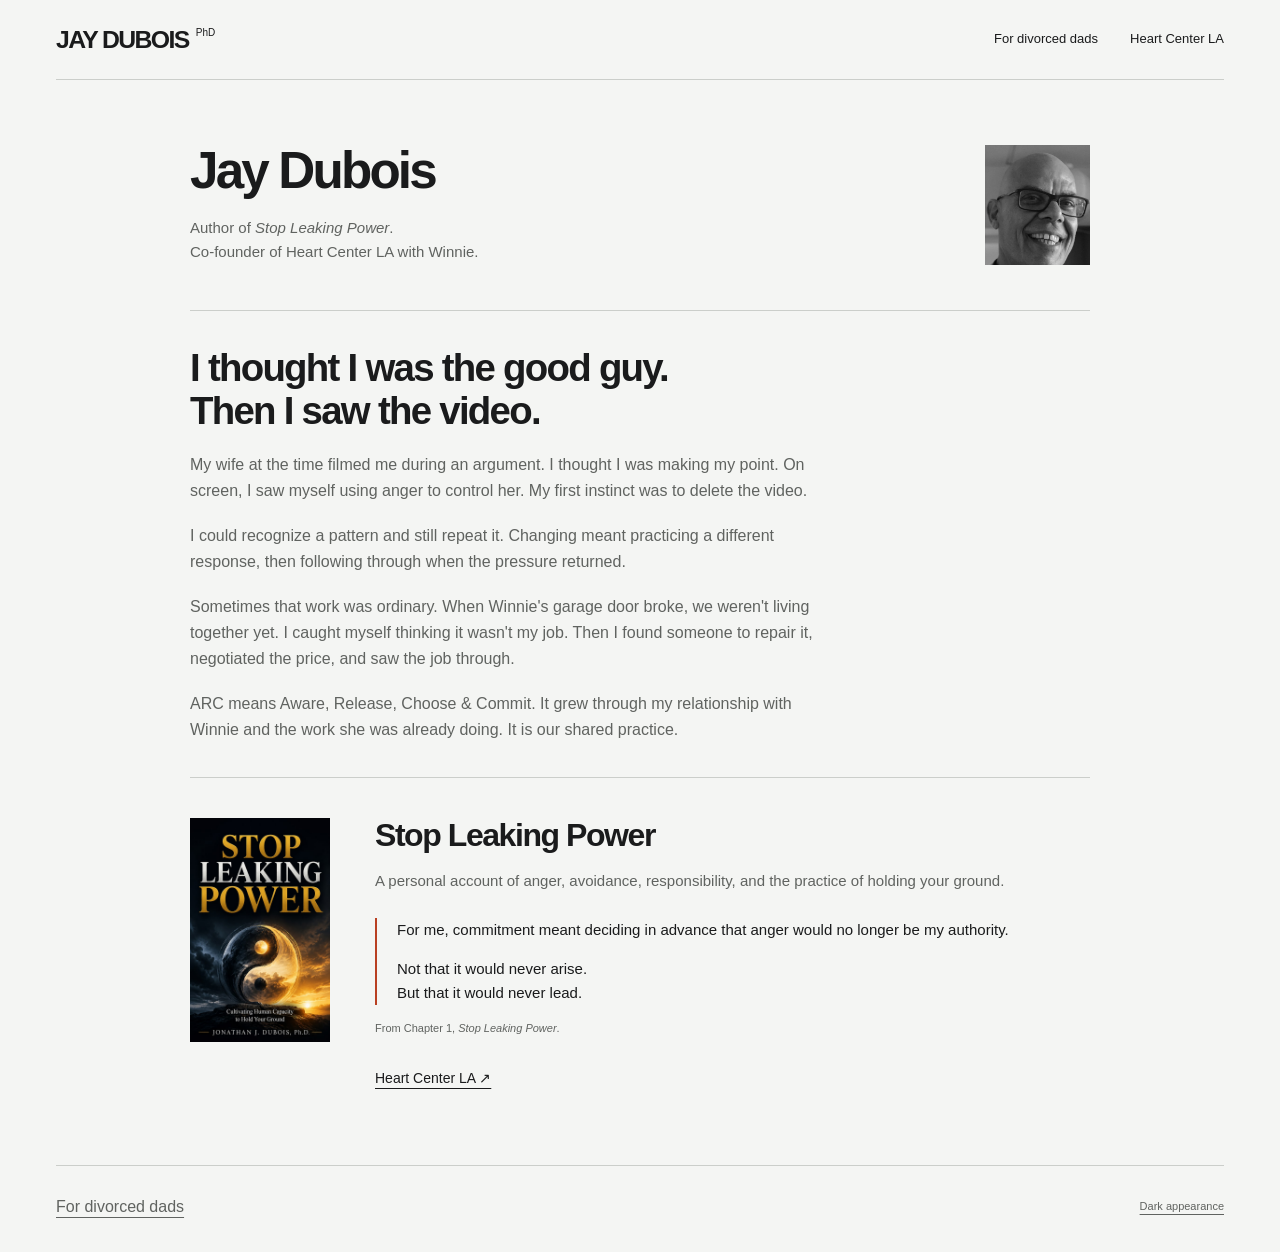
==== about.html @ 4e4ab7fb "Publish divorced-dad homepage with photographic intro and coaching offer" ====
<!doctype html>
<html lang="en">
<head>
  <meta charset="utf-8"><meta name="viewport" content="width=device-width,initial-scale=1"><meta name="color-scheme" content="light dark">
  <title>About Jay | Jay Dubois</title><meta name="description" content="Jay Dubois, author of Stop Leaking Power and co-founder of Heart Center LA with Winnie. The difference between seeing a pattern and changing how you act.">
  <link rel="icon" href="data:image/svg+xml,%3Csvg xmlns='http://www.w3.org/2000/svg' viewBox='0 0 40 40'%3E%3Crect width='40' height='40' fill='%231a1b1c'/%3E%3Ctext x='20' y='28' fill='white' font-family='Arial' font-size='24' font-weight='bold' text-anchor='middle'%3EJ%3C/text%3E%3C/svg%3E"><link rel="stylesheet" href="styles.css"><script src="page.js" defer></script>
</head>
<body>
  <a class="skip-link" href="#main">Skip to content</a>
  <header class="site-header wrap"><a class="brand" href="index.html">JAY DUBOIS<span>PhD</span></a><nav aria-label="Main navigation"><a href="index.html">For divorced dads</a><a href="index.html#heart-center">Heart Center LA</a></nav></header>
  <main id="main" class="about-main wrap">
    <section class="about-intro"><div><h1>Jay Dubois</h1><p class="about-role">Author of <cite>Stop Leaking Power</cite>.<br>Co-founder of Heart Center LA with Winnie.</p></div><span class="author-photo"><img src="assets/jay-portrait-user.webp" width="1200" height="800" alt="Jay Dubois"></span></section>
    <section class="about-account" aria-labelledby="account-heading"><h2 id="account-heading">I thought I was the good guy.<br>Then I saw the video.</h2><p>My wife at the time filmed me during an argument. I thought I was making my point. On screen, I saw myself using anger to control her. My first instinct was to delete the video.</p><p>I could recognize a pattern and still repeat it. Changing meant practicing a different response, then following through when the pressure returned.</p><p>Sometimes that work was ordinary. When Winnie's garage door broke, we weren't living together yet. I caught myself thinking it wasn't my job. Then I found someone to repair it, negotiated the price, and saw the job through.</p><p>ARC means Aware, Release, Choose &amp; Commit. It grew through my relationship with Winnie and the work she was already doing. It is our shared practice.</p></section>
    <section class="about-book" id="book" aria-labelledby="book-title"><img src="assets/stop-leaking-power.jpg" width="600" height="960" alt="Stop Leaking Power by Jonathan J. Dubois, PhD"><div><h2 id="book-title">Stop Leaking Power</h2><p>A personal account of anger, avoidance, responsibility, and the practice of holding your ground.</p><blockquote><p>For me, commitment meant deciding in advance that anger would no longer be my authority.</p><p>Not that it would never arise.<br>But that it would never lead.</p></blockquote><p class="passage-source">From Chapter 1, <cite>Stop Leaking Power</cite>.</p><a href="index.html#heart-center">Heart Center LA ↗</a></div></section>
  </main>
  <footer class="site-footer wrap"><a href="index.html">For divorced dads</a><button id="theme-button" class="theme-button" type="button" aria-pressed="false" hidden>Dark appearance</button></footer>
</body>
</html>
---- styles.css ----
:root{color-scheme:light;--bg:#f4f5f3;--surface:#fff;--ink:#1a1b1c;--muted:#606360;--line:#cbceca;--accent:#b94022;--wash:#f9ede7;--soft:#e9ece7;--wire:#7c827d;--sans:Bahnschrift,'Franklin Gothic Medium','Arial Narrow',Arial,sans-serif;--body:'Segoe UI',Arial,sans-serif}
:root.dark{color-scheme:dark;--bg:#171a19;--surface:#202422;--ink:#f0f2ec;--muted:#b6bdb6;--line:#424b44;--accent:#fa9471;--wash:#342721;--soft:#29322c;--wire:#9ca89d}
*{box-sizing:border-box}html{scroll-behavior:smooth;scroll-padding-top:24px}body{margin:0;background:var(--bg);color:var(--ink);font:16px/1.6 var(--body);-webkit-font-smoothing:antialiased}h1,h2,h3,p,figure{margin:0}h1,h2,h3,.brand{font-family:var(--sans)}a{color:inherit;text-underline-offset:5px}a:hover{color:var(--accent)}button{font:inherit;color:inherit;cursor:pointer}a:focus-visible,button:focus-visible,summary:focus-visible{outline:3px solid var(--accent);outline-offset:5px}::selection{background:var(--accent);color:var(--bg)}[hidden]{display:none!important}.wrap{width:min(1280px,calc(100% - 112px));margin-inline:auto}.site-header{height:80px;border-bottom:1px solid var(--line);display:flex;align-items:center;justify-content:space-between;gap:24px}.brand{font-size:1.55rem;font-weight:700;letter-spacing:-.065em;text-decoration:none;white-space:nowrap}.brand span{display:inline-block;vertical-align:top;margin:7px 0 0 7px;font:10px var(--body);letter-spacing:0}nav{display:flex;gap:32px}nav a{display:inline-flex;align-items:center;min-height:44px;font-size:13px;text-decoration:none}.opening{display:grid;grid-template-columns:1.05fr .95fr;gap:7%;align-items:center;padding:60px 0 58px}.eyebrow{color:var(--accent);font-size:12px;letter-spacing:.13em;text-transform:uppercase;font-weight:600;margin-bottom:25px}h1{font-size:clamp(3.1rem,5.3vw,4.7rem);line-height:.99;letter-spacing:-.055em;font-weight:700}h1 span{color:var(--accent)}.intro{max-width:385px;margin-top:25px;color:var(--muted);line-height:1.7}.intro-end{margin-top:13px;color:var(--ink)}.analysis{background:var(--surface);border:1px solid var(--line);padding:30px}.analysis h2{font-size:1.55rem;line-height:1.16;letter-spacing:-.035em}.split-diagram{margin:30px 0 25px}.event{background:var(--soft);text-align:center;padding:19px 12px;font-family:var(--sans);font-weight:600;font-size:18px}.branch{height:45px;position:relative;display:flex;padding-inline:25%}.branch::before{content:'';position:absolute;top:0;left:50%;height:23px;border-left:1px solid var(--wire)}.branch span{width:50%;border-top:1px solid var(--wire);position:relative;margin-top:22px}.branch span:first-child{border-left:1px solid var(--wire)}.branch span:last-child{border-right:1px solid var(--wire)}.branch span::after{content:'';position:absolute;bottom:0;width:6px;height:6px;border-right:1px solid var(--wire);border-bottom:1px solid var(--wire);transform:rotate(45deg)}.branch span:first-child::after{left:-4px}.branch span:last-child::after{right:-4px}.lanes{display:grid;grid-template-columns:1fr 1fr;gap:20px}.lane{padding:15px 0 0;text-align:center}.lane h3{font-size:18px;letter-spacing:-.035em;white-space:nowrap}.lane p{font-size:15px;color:var(--muted);line-height:1.6;margin-top:10px}.lane-end{display:block;font-size:13px;margin-top:23px;border-top:2px solid var(--ink);padding-top:12px;font-weight:600}.replay h3{color:var(--accent)}.replay .lane-end{border-color:var(--accent);color:var(--accent)}.analysis figcaption{font-size:14px;line-height:1.6;border-top:1px solid var(--line);padding-top:20px;max-width:380px}.practice{border-top:2px solid var(--ink);padding:40px 0 35px}.proposition{color:var(--accent);font-size:14px;font-weight:600;margin-bottom:15px}h2{font-size:clamp(1.9rem,3.15vw,2.65rem);font-weight:600;line-height:1.12;letter-spacing:-.045em}.practice-intro{color:var(--muted);max-width:570px;margin-top:17px}.arc-steps{list-style:none;display:grid;grid-template-columns:1fr 1fr 1fr;gap:45px;padding:0;margin:35px 0 30px}.arc-steps li{padding-top:16px;border-top:1px solid var(--line)}.stage{color:var(--accent);font-size:12px;font-weight:600;margin-bottom:10px}.arc-steps h3{font-size:23px;line-height:1.2;letter-spacing:-.04em}.arc-steps h3+p{max-width:285px;font-size:15px;line-height:1.65;color:var(--muted);margin-top:10px}.reply-example{border-block:1px solid var(--line)}summary{min-height:60px;display:flex;align-items:center;justify-content:space-between;gap:25px;list-style:none;font-size:15px;font-weight:600;cursor:pointer;padding-block:15px}summary::-webkit-details-marker{display:none}summary:hover{color:var(--accent)}.disclosure-mark{position:relative;width:14px;height:14px;flex-shrink:0}.disclosure-mark::before,.disclosure-mark::after{content:'';position:absolute;left:0;top:6px;width:14px;height:1px;background:currentColor}.disclosure-mark::after{transform:rotate(90deg)}details[open] .disclosure-mark::after{transform:none}.reply-content{padding:10px 0 25px}.request{font-size:17px;font-weight:600}.replies{display:grid;grid-template-columns:1fr 1fr;gap:35px;margin-top:25px}.replies>div{border-left:2px solid var(--line);padding-left:18px}.replies>div:last-child{border-color:var(--accent)}.replies h3{font:600 12px var(--body);color:var(--muted);margin-bottom:10px}.replies p{font-size:18px;max-width:340px;line-height:1.5}.reply-close{margin-top:25px;color:var(--muted);font-size:13px;max-width:630px}.method-credit{font-size:11px;color:var(--muted);margin-top:17px}.heart-section{border-top:1px solid var(--line);padding:40px 0;display:grid;grid-template-columns:1.25fr .75fr;gap:9%;align-items:center}.heart-label{font-size:13px;font-weight:600;color:var(--accent);margin-bottom:15px}.heart-copy{color:var(--muted);font-size:15px;max-width:520px;margin-top:20px}.contact-line{display:flex;align-items:center;gap:25px;margin-top:22px;font-size:13px}.contact-line a{display:inline-flex;align-items:center;gap:15px;min-height:44px;font-weight:600}.book-note{display:grid;grid-template-columns:95px 1fr;gap:23px;align-items:center}.book-note img{display:block;width:95px;height:auto;box-shadow:4px 5px 0 var(--line)}.book-note h3{font-size:22px;letter-spacing:-.035em;line-height:1.15;margin-block:7px 11px}.book-note p{font-size:13px;color:var(--muted);line-height:1.6}.book-note p:first-child{font-size:11px}.book-note a{display:inline-flex;align-items:center;min-height:44px;gap:10px;font-size:12px;font-weight:600;margin-top:8px}.site-footer{border-top:1px solid var(--line);display:flex;justify-content:space-between;align-items:center;gap:20px;padding:19px 0 23px;color:var(--muted)}.author-link{display:flex;align-items:center;gap:12px;text-decoration:none;font-size:12px}.author-link>span>span{display:block;font-size:11px;margin-top:2px}.author-photo{display:block;position:relative;overflow:hidden;width:42px;height:46px;flex-shrink:0}.author-photo img{position:absolute;left:-54px;top:-9px;width:128px;height:auto;max-width:none;filter:grayscale(1)}.theme-button{background:none;border:0;min-height:44px;font-size:11px;text-decoration:underline;text-underline-offset:4px;white-space:nowrap;padding:10px 0}.skip-link{position:fixed;top:10px;left:10px;transform:translateY(-200%);background:var(--surface);padding:10px 15px;z-index:2}.skip-link:focus{transform:none}.about-main{max-width:900px;padding:65px 0}.about-intro{display:grid;grid-template-columns:1fr 105px;gap:30px;align-items:center}.about-intro h1{font-size:clamp(2.5rem,4vw,3.8rem)}.about-intro .author-photo{width:105px;height:120px}.about-intro .author-photo img{width:320px;left:-136px;top:-20px}.about-role{margin-top:20px;color:var(--muted);font-size:15px}.about-account{margin-top:45px;padding:35px 0;border-block:1px solid var(--line)}.about-account h2{font-size:clamp(1.7rem,3vw,2.4rem);max-width:700px}.about-account p{max-width:650px;color:var(--muted);margin-top:20px}.about-book{display:grid;grid-template-columns:140px 1fr;gap:45px;align-items:start;padding-top:40px}.about-book>img{width:140px;height:auto}.about-book h2{font-size:2rem}.about-book p{font-size:15px;margin-top:15px;color:var(--muted)}.about-book blockquote{border-left:2px solid var(--accent);padding-left:20px;margin:25px 0 0}.about-book blockquote p{color:var(--ink)}.about-book .passage-source{font-size:11px}.about-book a{display:inline-flex;align-items:center;min-height:44px;font-size:14px;margin-top:18px}
@media(max-width:1050px){.wrap{width:calc(100% - 64px)}.opening{gap:5%}.analysis{padding:24px 20px}.lanes{gap:12px}.lane h3{font-size:16px}.heart-section{gap:5%}.book-note{grid-template-columns:75px 1fr;gap:17px}.book-note img{width:75px}}
@media(max-width:767px){.wrap{width:calc(100% - 40px)}.site-header{height:72px;gap:16px}.brand{font-size:21px}.brand span{font-size:8px;margin-top:6px;margin-left:5px}nav{gap:16px}nav a{font-size:11px}.opening{display:block;padding:34px 0}.eyebrow{font-size:11px;margin-bottom:23px}h1{font-size:clamp(2.75rem,11.8vw,4.5rem);line-height:1.02}.intro{font-size:15px;margin-top:22px;line-height:1.65;max-width:410px}.intro-end{margin-top:12px}.analysis{margin-top:28px;padding:22px 18px}.analysis h2{font-size:22px}.analysis h2 br{display:none}.analysis h2 br::after{content:' '}.split-diagram{margin:23px 0 19px}.event{font-size:16px;padding:15px 7px}.branch{height:35px}.branch::before{height:18px}.branch span{margin-top:17px}.lane{padding-top:12px}.lane h3{font-size:16px}.lane p{font-size:14px;margin-top:8px}.lane-end{font-size:12px;margin-top:17px;padding-top:10px}.analysis figcaption{font-size:13px;padding-top:17px;max-width:none}.practice{padding:28px 0}.proposition{font-size:13px;margin-bottom:12px}h2{font-size:29px;line-height:1.15}.practice-intro{font-size:15px;margin-top:15px}.arc-steps{display:block;margin:26px 0}.arc-steps li{padding:17px 0}.arc-steps li:last-child{padding-bottom:0}.stage{font-size:11px;margin-bottom:7px}.arc-steps h3{font-size:22px}.arc-steps h3+p{max-width:none;font-size:14px;margin-top:8px}.reply-example summary{font-size:14px;gap:20px}.request{font-size:15px}.replies{display:block;margin-top:21px}.replies>div+div{margin-top:24px}.replies p{font-size:17px}.reply-close{font-size:12px}.method-credit{font-size:10px;line-height:1.7}.heart-section{display:block;padding:30px 0}.heart-copy{font-size:14px;margin-top:17px}.contact-line{gap:19px;flex-wrap:wrap;margin-top:18px;font-size:12px}.book-note{border-top:1px solid var(--line);padding-top:27px;margin-top:25px;grid-template-columns:83px 1fr;gap:24px}.book-note img{width:83px}.book-note h3{font-size:22px}.book-note p{max-width:250px}.site-footer{padding:17px 0 20px;gap:15px}.author-link{gap:10px;font-size:11px}.author-link>span>span{font-size:10px}.theme-button{font-size:10px}.about-main{padding:35px 0}.about-intro{grid-template-columns:1fr 70px;gap:20px}.about-intro .author-photo{width:70px;height:80px}.about-intro .author-photo img{width:214px;left:-90px;top:-14px}.about-role{font-size:13px;margin-top:15px}.about-account{margin-top:30px;padding:28px 0}.about-account p{font-size:15px}.about-book{grid-template-columns:1fr;gap:28px;padding-top:30px}.about-book>img{width:110px}}
@media(max-width:359px){.wrap{width:calc(100% - 32px)}nav{gap:10px}nav a{font-size:10px}.brand{font-size:19px}.analysis{padding:19px 13px}.lane h3{font-size:15px}.lane-end{font-size:11px}.analysis h2{font-size:21px}.author-photo{width:36px;height:42px}.author-link>span>span{max-width:130px}.theme-button{font-size:10px}}
.practice-bridge{max-width:640px;margin-top:30px;font-size:16px;line-height:1.75}.practice-bridge p+p{margin-top:14px}.arc-steps h3.stage{font:600 14px/1.4 var(--body);letter-spacing:0;margin-bottom:10px}.arc-steps h3.stage+p{margin-top:0}.practice-heading h2{font-size:clamp(1.65rem,2.6vw,2.2rem)}.heart-section h2{font-size:clamp(1.65rem,2.6vw,2.2rem)}
@media(max-width:767px){.practice-bridge{font-size:15px;line-height:1.7;margin-top:25px}.arc-steps h3.stage{font-size:13px}}
.jay-introduction{display:grid;grid-template-columns:190px minmax(0,680px);gap:clamp(35px,6vw,85px);align-items:start;border-top:1px solid var(--line);padding:48px 0}
.jay-introduction .author-photo{width:105px;height:120px}
.jay-introduction .author-photo img{width:320px;left:-136px;top:-20px}
.jay-identity .jay-name{font:600 19px/1.3 var(--sans);color:var(--ink);margin-top:18px}
.jay-identity .jay-role{font-size:12px;line-height:1.65;margin-top:8px}
.jay-introduction h2{font-size:clamp(1.65rem,2.6vw,2.2rem);line-height:1.15;letter-spacing:-.035em}
.jay-introduction p{font-size:16px;line-height:1.75;color:var(--muted);margin-top:18px}
.jay-introduction cite{font-style:normal}
.jay-follow-through{border-left:2px solid var(--accent);padding-left:24px;margin:30px 0}
.jay-follow-through h3{font-size:21px;line-height:1.3;letter-spacing:-.025em}
.jay-follow-through p{margin-top:13px}
.jay-introduction a{display:inline-flex;align-items:center;min-height:44px;gap:12px;font-size:13px;margin-top:14px}
@media(max-width:767px){.jay-introduction{grid-template-columns:minmax(0,1fr);gap:27px;padding:30px 0}.jay-identity{display:flex;align-items:center;gap:18px}.jay-introduction .author-photo{width:70px;height:80px}.jay-introduction .author-photo img{width:214px;left:-90px;top:-14px}.jay-identity .jay-name{margin-top:0;font-size:19px}.jay-identity .jay-role{font-size:12px;margin-top:5px}.jay-introduction h2{font-size:27px}.jay-account p{font-size:15px;line-height:1.7;margin-top:17px}.jay-follow-through{padding-left:18px;margin:26px 0}.jay-follow-through h3{font-size:20px}.jay-introduction a{font-size:12px}}
.program-offer{border-top:2px solid var(--ink);padding:44px 0 35px;display:grid;grid-template-columns:minmax(0,1.1fr) minmax(0,.9fr);column-gap:8%;row-gap:28px}
.program-copy h2{font-size:clamp(1.8rem,3vw,2.5rem);line-height:1.12;max-width:520px}
.program-copy p{max-width:500px;font-size:16px;line-height:1.7;color:var(--muted);margin-top:17px}
.program-copy .program-lead{font-size:19px;line-height:1.5;color:var(--ink);margin-top:22px}
.program-inclusions{background:var(--soft);padding:28px 30px;align-self:start}
.program-inclusions h3{font-size:24px;line-height:1.2;letter-spacing:-.035em}
.program-format{font-size:14px;color:var(--muted);margin-top:10px}
.program-price{display:flex;align-items:baseline;flex-wrap:wrap;gap:5px 14px;margin-top:21px}.program-price strong{font:600 34px/1.2 var(--sans);letter-spacing:-.035em}.program-price span{font-size:12px;color:var(--muted)}
.program-inclusions ul{padding-left:19px;margin:22px 0;font-size:15px;line-height:1.65}
.program-inclusions li+li{margin-top:10px}
.program-participation{font-size:12px;line-height:1.6;color:var(--muted)}
.program-cta{display:inline-flex;align-items:center;justify-content:space-between;gap:24px;min-height:48px;margin-top:20px;padding:12px 17px;background:var(--ink);color:var(--bg);text-decoration:none;font-size:13px;font-weight:600}
.program-cta:hover{background:var(--accent);color:var(--bg)}
.session-outline{grid-column:1/-1;border-block:1px solid var(--line)}
.session-list{display:grid;grid-template-columns:1fr 1fr;gap:25px 55px;margin:7px 0 28px;padding-left:22px}
.session-list li{padding-left:5px}
.session-list li::marker{font-size:13px;color:var(--accent)}
.session-list h3{font-size:19px;line-height:1.3;letter-spacing:-.025em}
.session-list p{font-size:14px;line-height:1.7;color:var(--muted);max-width:440px;margin-top:10px}
.program-scope{grid-column:1/-1;font-size:12px;line-height:1.65;color:var(--muted);max-width:740px;margin-top:-12px}
@media(max-width:767px){.program-offer{grid-template-columns:minmax(0,1fr);padding:30px 0;row-gap:25px}.program-copy h2{font-size:30px}.program-copy p{font-size:15px;margin-top:16px}.program-copy .program-lead{font-size:18px;margin-top:19px}.program-inclusions{padding:24px 21px}.program-inclusions h3{font-size:23px}.program-inclusions ul{font-size:14px}.program-cta{width:100%;gap:12px;padding-inline:14px;font-size:12px}.session-outline summary{font-size:14px}.session-list{grid-template-columns:minmax(0,1fr);gap:23px;padding-left:21px}.session-list h3{font-size:18px}.session-list p{font-size:14px}.program-scope{font-size:11px;margin-top:-10px}}
@media(prefers-reduced-motion:reduce){html{scroll-behavior:auto}}

/* The introductory photographs precede, but do not replace, the original opening. */
#headline{font-size:clamp(3.1rem,5.3vw,4.7rem);line-height:.99;letter-spacing:-.055em;font-weight:700}
#headline span{color:var(--accent)}
.intro-photo{position:relative;isolation:isolate;display:flex;align-items:flex-end;overflow:hidden;background:#252923;color:#f6f7f3}
.intro-photo>img{position:absolute;inset:0;width:100%;height:100%;object-fit:cover;z-index:-2}
.intro-photo::after{content:'';position:absolute;inset:0;z-index:-1;pointer-events:none;background:linear-gradient(90deg,rgba(12,16,13,.64),rgba(12,16,13,.33) 47%,rgba(12,16,13,.06) 76%)}
.intro-question{min-height:540px;min-height:clamp(540px,calc(100svh - 80px),760px)}
.intro-question>img{object-position:60% 55%}
.photo-copy{padding-block:64px}
.intro-audience{font:500 18px/1.4 var(--body);letter-spacing:.01em;margin-bottom:20px}
.intro-question h1{font-size:clamp(2.75rem,4.5vw,4rem);line-height:1.06;letter-spacing:-.04em;max-width:780px;text-wrap:balance}
.intro-support{font:400 18px/1.6 var(--body);max-width:530px;margin-top:26px;color:#eceee8;text-wrap:pretty}
.intro-statement{padding-block:74px 78px}
.intro-statement p{font:600 clamp(1.5rem,2.75vw,2.3rem)/1.25 var(--sans);letter-spacing:-.025em;max-width:850px}
.intro-statement p+p{color:var(--muted);margin-top:14px;max-width:890px;font-weight:400}
.intro-resolution{min-height:510px}
.intro-resolution>img{object-position:58% 50%}
.intro-resolution::after{background:linear-gradient(90deg,rgba(12,16,13,.72),rgba(12,16,13,.48) 43%,rgba(12,16,13,.08) 75%)}
.intro-resolution h2{max-width:620px;font-size:clamp(2.4rem,4.1vw,3.5rem);line-height:1.08;letter-spacing:-.04em;text-wrap:balance}
@media(max-width:767px){
  #headline{font-size:clamp(2.75rem,11.8vw,4.5rem);line-height:1.02}
  .intro-question{min-height:580px;min-height:clamp(540px,calc(90svh - 72px),680px)}
  .intro-question>img{object-position:77% center}
  .photo-copy{padding-block:38px}
  .intro-audience{font-size:15px;margin-bottom:15px}
  .intro-question h1{font-size:clamp(2rem,9.5vw,3.5rem);line-height:1.08;max-width:560px;text-wrap:pretty}
  .intro-support{font-size:16px;line-height:1.55;max-width:440px;margin-top:21px}
  .intro-photo::after{background:linear-gradient(0deg,rgba(12,16,13,.88),rgba(12,16,13,.62) 40%,rgba(12,16,13,.04) 78%)}
  .intro-statement{padding-block:43px 47px}
  .intro-statement p{font-size:24px;line-height:1.3}
  .intro-statement p+p{font-size:22px;margin-top:15px}
  .intro-resolution{min-height:440px}
  .intro-resolution>img{object-position:61% center}
  .intro-resolution h2{font-size:clamp(2rem,8.3vw,3.5rem);max-width:540px;line-height:1.12;text-wrap:pretty}
}
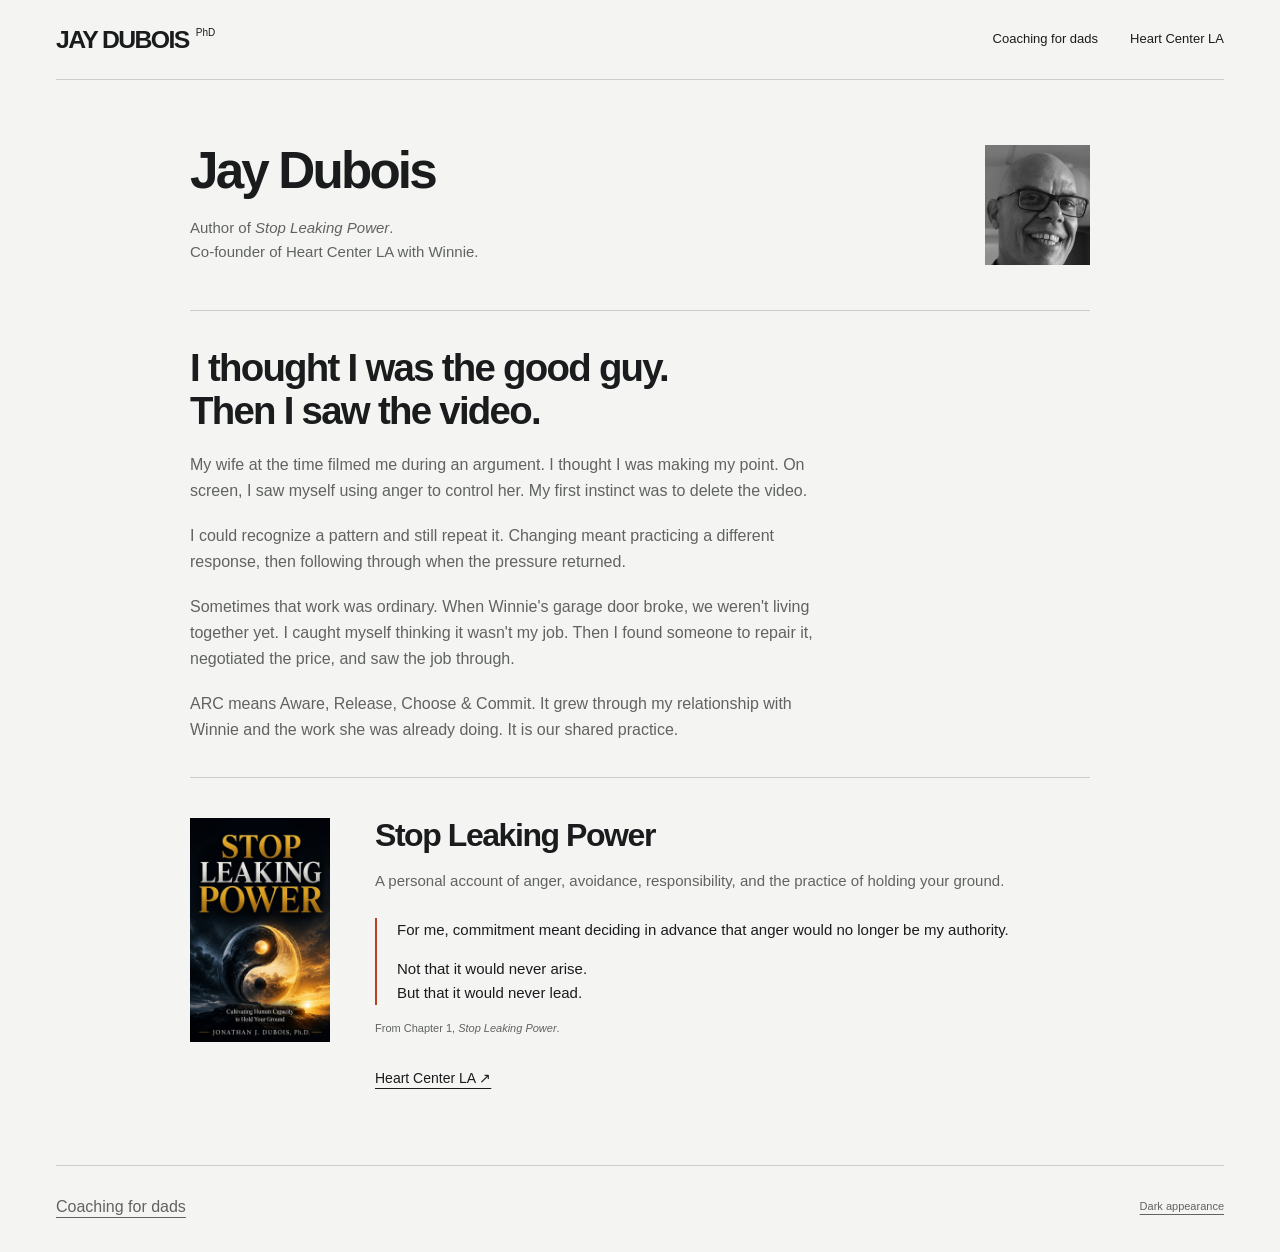
==== commit f29351eb: "Broaden fatherhood coaching copy across the full site" ====
--- a/about.html
+++ b/about.html
@@ -7,12 +7,12 @@
 </head>
 <body>
   <a class="skip-link" href="#main">Skip to content</a>
-  <header class="site-header wrap"><a class="brand" href="index.html">JAY DUBOIS<span>PhD</span></a><nav aria-label="Main navigation"><a href="index.html">For divorced dads</a><a href="index.html#heart-center">Heart Center LA</a></nav></header>
+  <header class="site-header wrap"><a class="brand" href="index.html">JAY DUBOIS<span>PhD</span></a><nav aria-label="Main navigation"><a href="index.html">Coaching for dads</a><a href="index.html#heart-center">Heart Center LA</a></nav></header>
   <main id="main" class="about-main wrap">
     <section class="about-intro"><div><h1>Jay Dubois</h1><p class="about-role">Author of <cite>Stop Leaking Power</cite>.<br>Co-founder of Heart Center LA with Winnie.</p></div><span class="author-photo"><img src="assets/jay-portrait-user.webp" width="1200" height="800" alt="Jay Dubois"></span></section>
     <section class="about-account" aria-labelledby="account-heading"><h2 id="account-heading">I thought I was the good guy.<br>Then I saw the video.</h2><p>My wife at the time filmed me during an argument. I thought I was making my point. On screen, I saw myself using anger to control her. My first instinct was to delete the video.</p><p>I could recognize a pattern and still repeat it. Changing meant practicing a different response, then following through when the pressure returned.</p><p>Sometimes that work was ordinary. When Winnie's garage door broke, we weren't living together yet. I caught myself thinking it wasn't my job. Then I found someone to repair it, negotiated the price, and saw the job through.</p><p>ARC means Aware, Release, Choose &amp; Commit. It grew through my relationship with Winnie and the work she was already doing. It is our shared practice.</p></section>
     <section class="about-book" id="book" aria-labelledby="book-title"><img src="assets/stop-leaking-power.jpg" width="600" height="960" alt="Stop Leaking Power by Jonathan J. Dubois, PhD"><div><h2 id="book-title">Stop Leaking Power</h2><p>A personal account of anger, avoidance, responsibility, and the practice of holding your ground.</p><blockquote><p>For me, commitment meant deciding in advance that anger would no longer be my authority.</p><p>Not that it would never arise.<br>But that it would never lead.</p></blockquote><p class="passage-source">From Chapter 1, <cite>Stop Leaking Power</cite>.</p><a href="index.html#heart-center">Heart Center LA ↗</a></div></section>
   </main>
-  <footer class="site-footer wrap"><a href="index.html">For divorced dads</a><button id="theme-button" class="theme-button" type="button" aria-pressed="false" hidden>Dark appearance</button></footer>
+  <footer class="site-footer wrap"><a href="index.html">Coaching for dads</a><button id="theme-button" class="theme-button" type="button" aria-pressed="false" hidden>Dark appearance</button></footer>
 </body>
 </html>
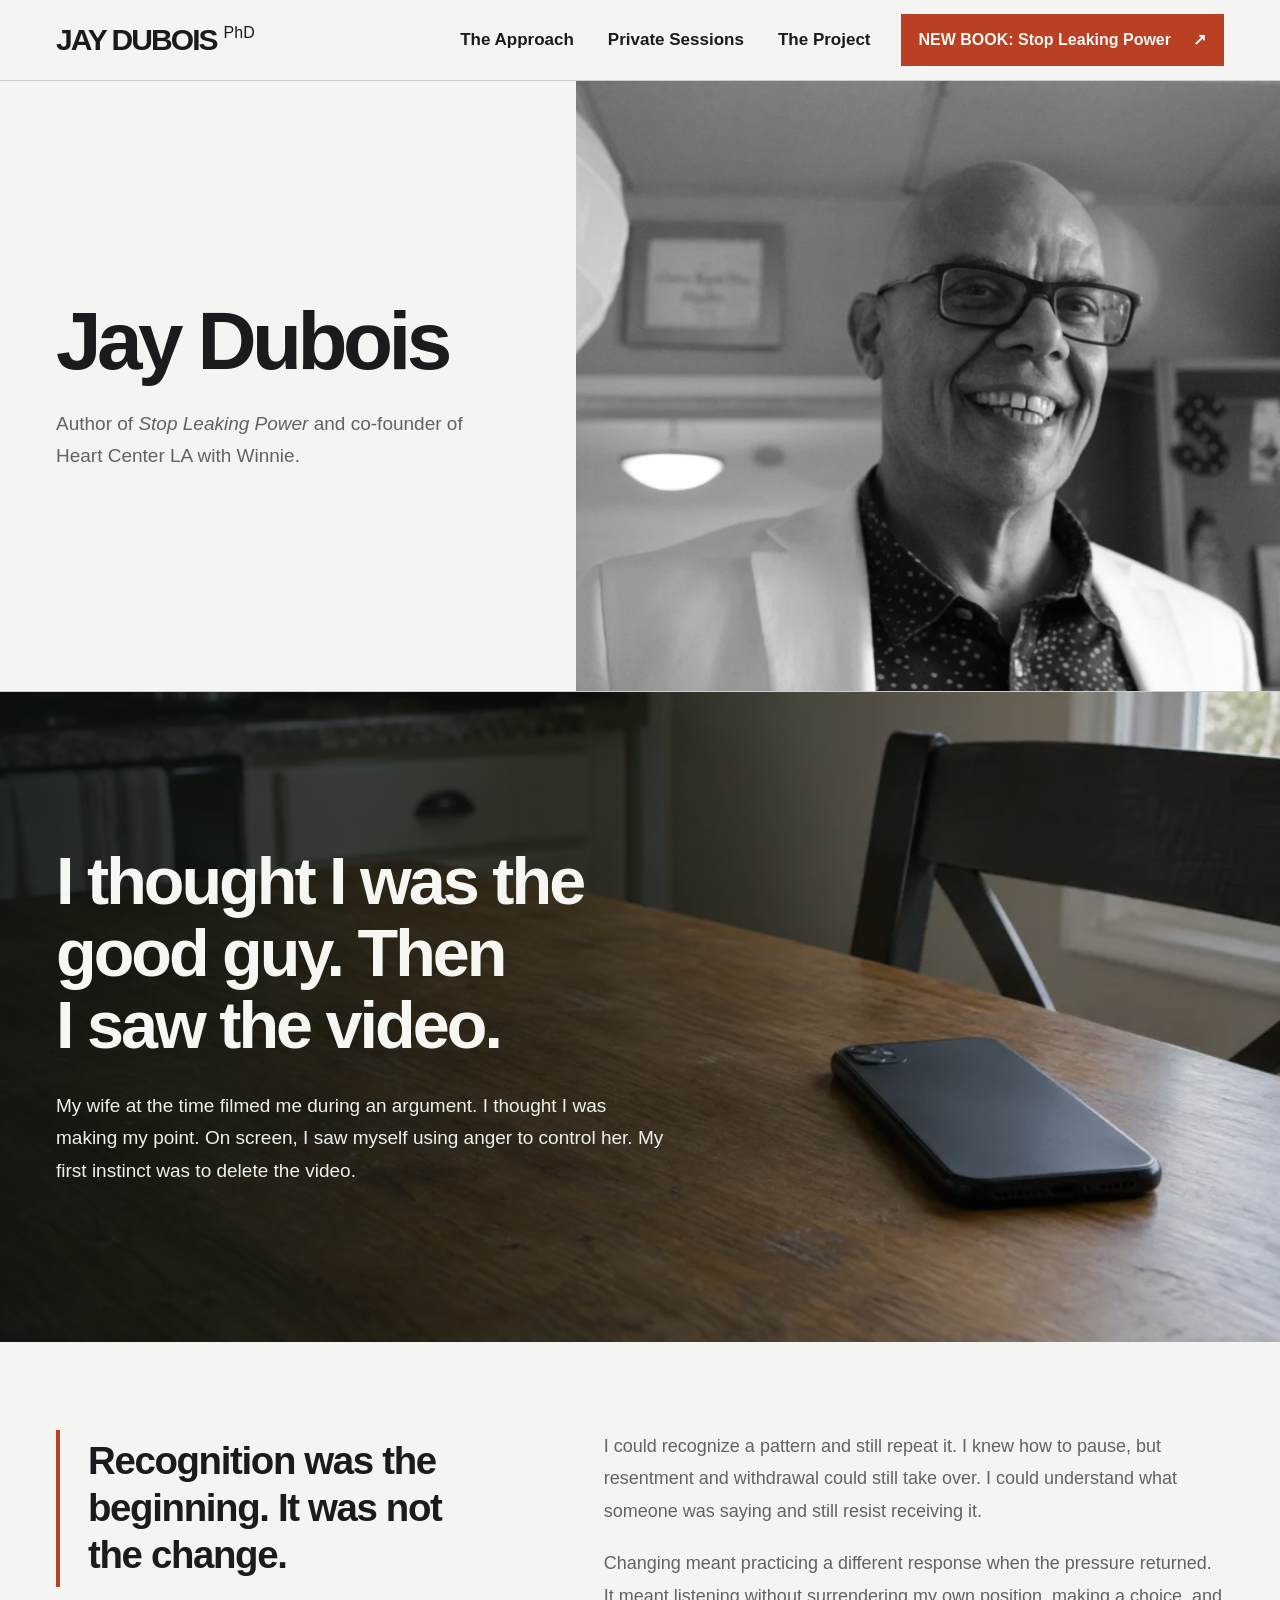
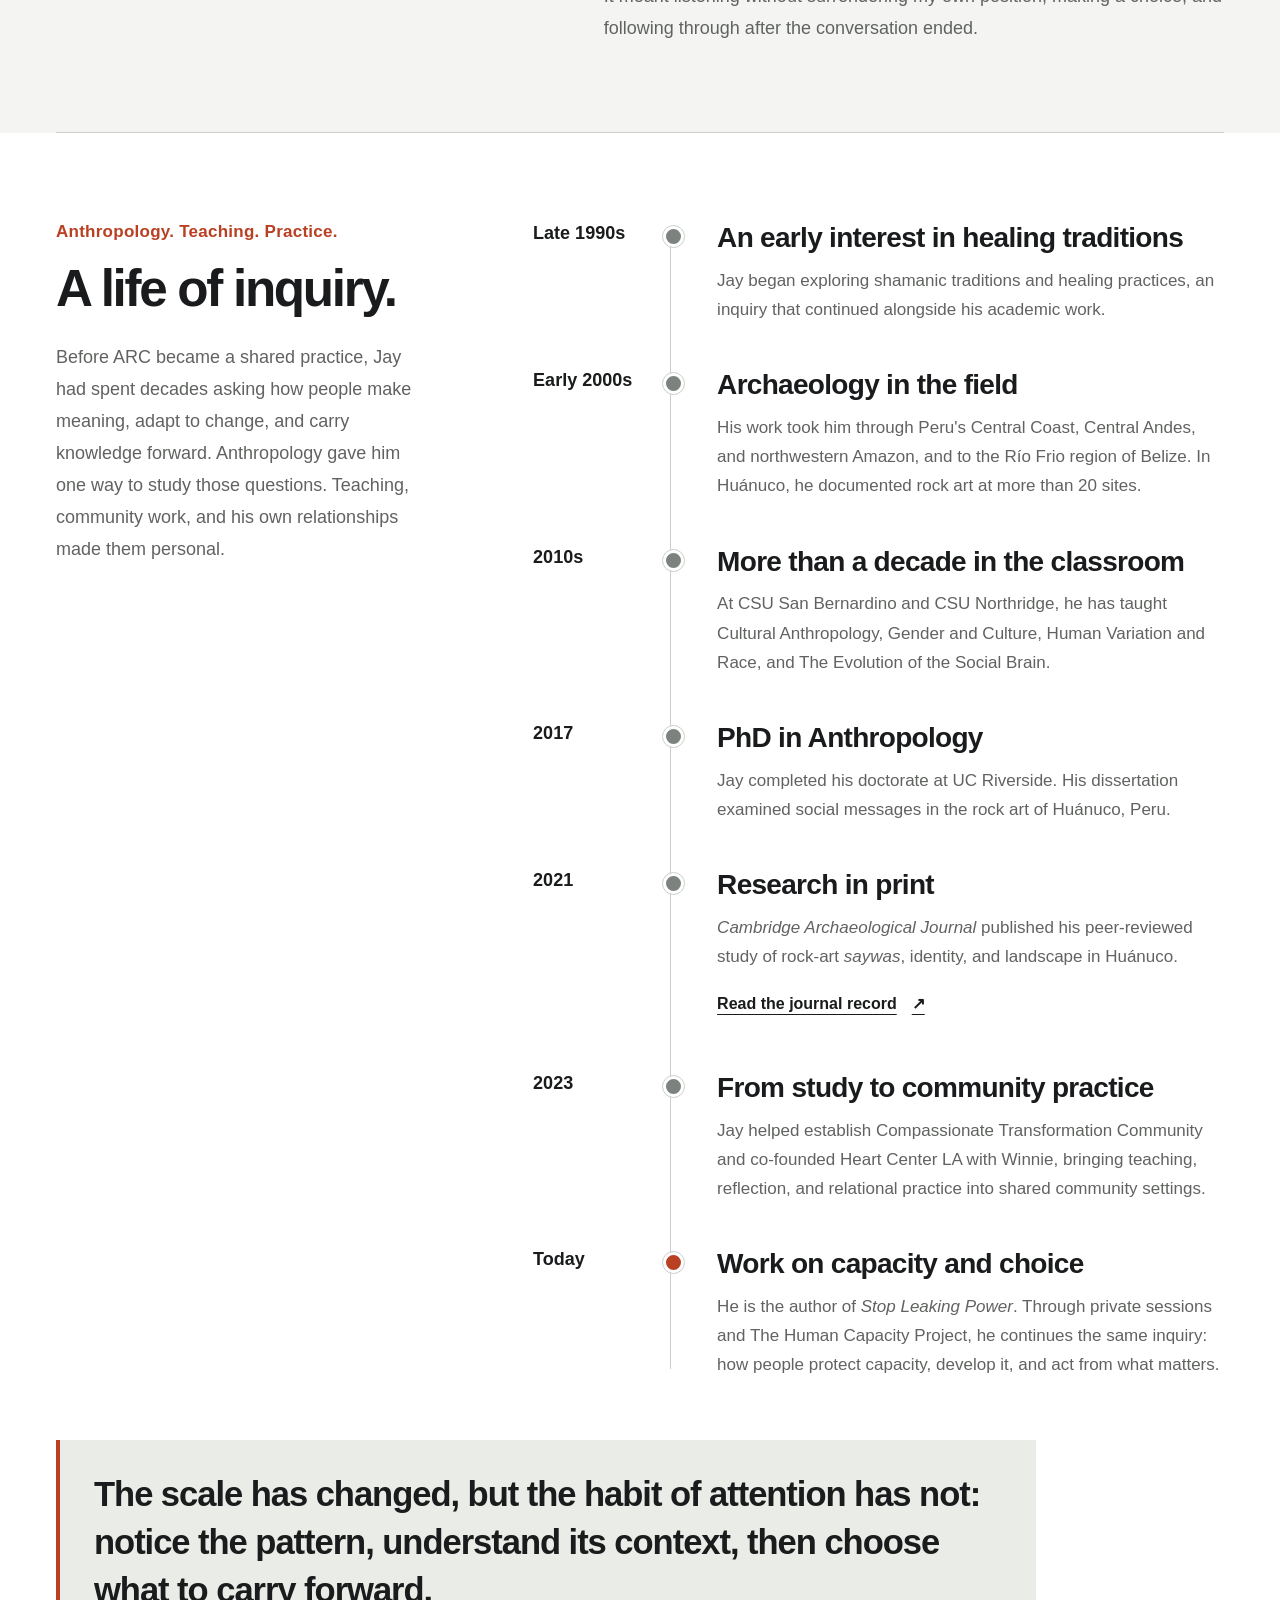
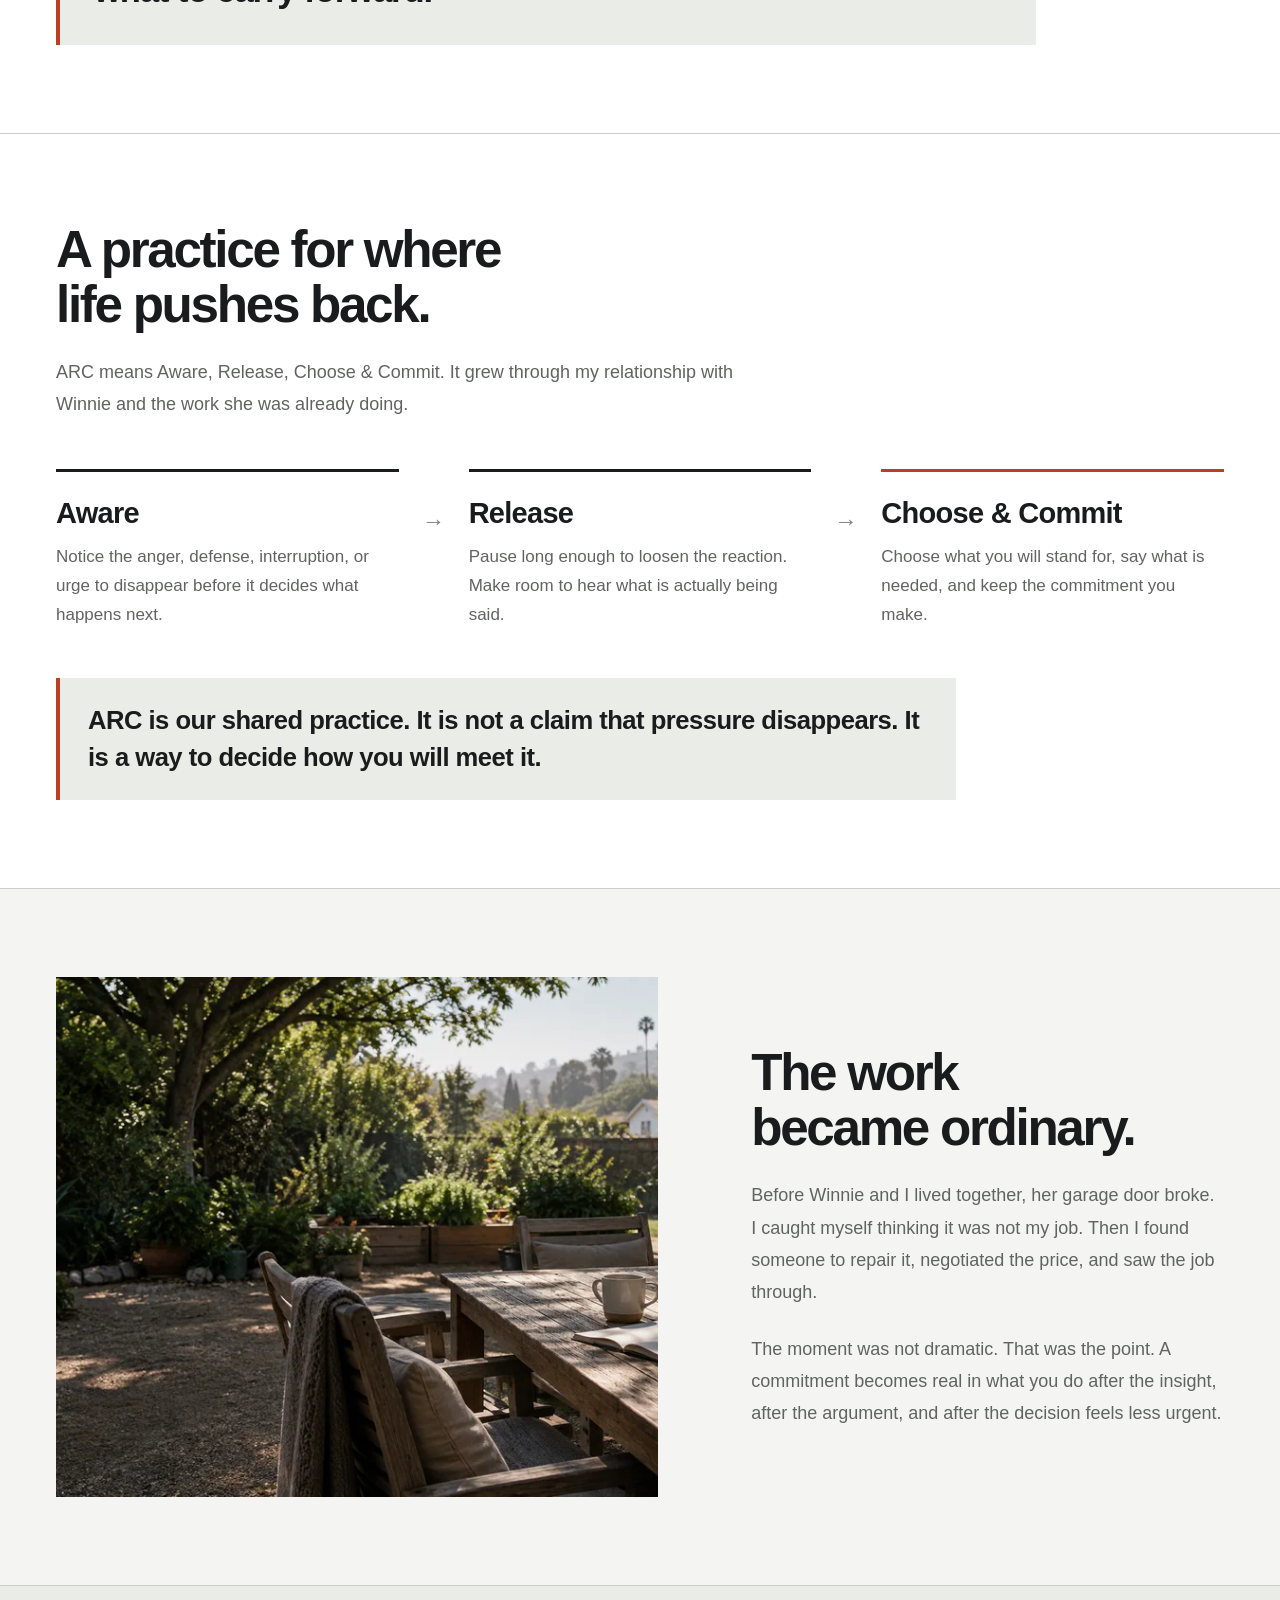
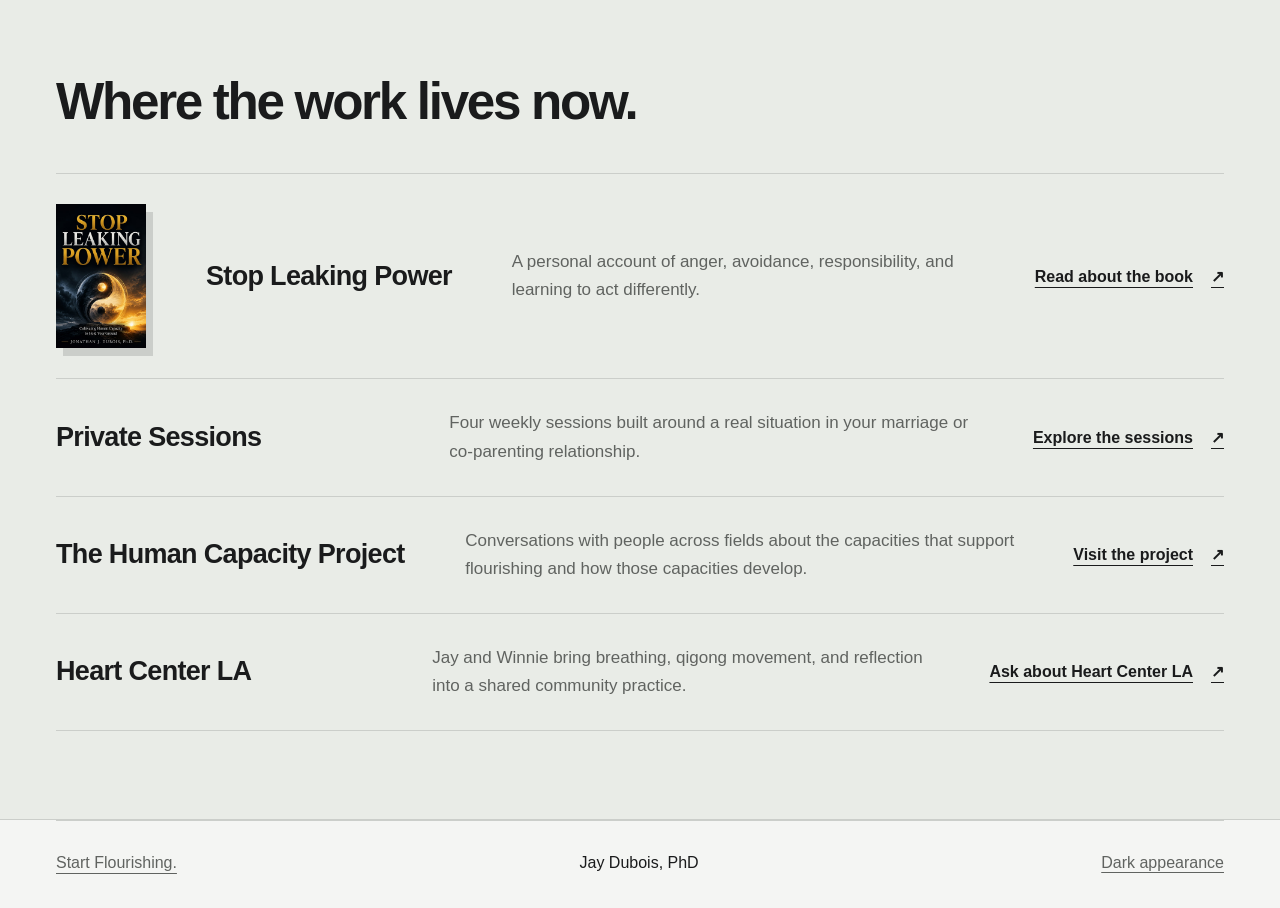
==== commit 9426e0e6: "Publish About, sessions, and Human Capacity pages" ====
--- a/about.html
+++ b/about.html
@@ -1,18 +1,190 @@
 <!doctype html>
 <html lang="en">
 <head>
-  <meta charset="utf-8"><meta name="viewport" content="width=device-width,initial-scale=1"><meta name="color-scheme" content="light dark">
-  <title>About Jay | Jay Dubois</title><meta name="description" content="Jay Dubois, author of Stop Leaking Power and co-founder of Heart Center LA with Winnie. The difference between seeing a pattern and changing how you act.">
-  <link rel="icon" href="data:image/svg+xml,%3Csvg xmlns='http://www.w3.org/2000/svg' viewBox='0 0 40 40'%3E%3Crect width='40' height='40' fill='%231a1b1c'/%3E%3Ctext x='20' y='28' fill='white' font-family='Arial' font-size='24' font-weight='bold' text-anchor='middle'%3EJ%3C/text%3E%3C/svg%3E"><link rel="stylesheet" href="styles.css"><script src="page.js" defer></script>
+  <meta charset="utf-8">
+  <meta name="viewport" content="width=device-width,initial-scale=1">
+  <meta name="color-scheme" content="light dark">
+  <title>About Jay Dubois | Author and Co-founder of Heart Center LA</title>
+  <meta name="description" content="Jay Dubois is an anthropologist, university lecturer, author of Stop Leaking Power, and co-founder of Heart Center LA. Explore the path from his field research and teaching to his current work on human capacity.">
+  <link rel="icon" href="data:image/svg+xml,%3Csvg xmlns='http://www.w3.org/2000/svg' viewBox='0 0 40 40'%3E%3Crect width='40' height='40' fill='%231a1b1c'/%3E%3Ctext x='20' y='28' fill='white' font-family='Arial' font-size='24' font-weight='bold' text-anchor='middle'%3EJ%3C/text%3E%3C/svg%3E">
+  <link rel="stylesheet" href="styles.css">
+  <link rel="stylesheet" href="inner-pages.css">
+  <script src="page.js" defer></script>
 </head>
-<body>
+<body class="inner-page about-page">
   <a class="skip-link" href="#main">Skip to content</a>
-  <header class="site-header wrap"><a class="brand" href="index.html">JAY DUBOIS<span>PhD</span></a><nav aria-label="Main navigation"><a href="index.html">Coaching for dads</a><a href="index.html#heart-center">Heart Center LA</a></nav></header>
-  <main id="main" class="about-main wrap">
-    <section class="about-intro"><div><h1>Jay Dubois</h1><p class="about-role">Author of <cite>Stop Leaking Power</cite>.<br>Co-founder of Heart Center LA with Winnie.</p></div><span class="author-photo"><img src="assets/jay-portrait-user.webp" width="1200" height="800" alt="Jay Dubois"></span></section>
-    <section class="about-account" aria-labelledby="account-heading"><h2 id="account-heading">I thought I was the good guy.<br>Then I saw the video.</h2><p>My wife at the time filmed me during an argument. I thought I was making my point. On screen, I saw myself using anger to control her. My first instinct was to delete the video.</p><p>I could recognize a pattern and still repeat it. Changing meant practicing a different response, then following through when the pressure returned.</p><p>Sometimes that work was ordinary. When Winnie's garage door broke, we weren't living together yet. I caught myself thinking it wasn't my job. Then I found someone to repair it, negotiated the price, and saw the job through.</p><p>ARC means Aware, Release, Choose &amp; Commit. It grew through my relationship with Winnie and the work she was already doing. It is our shared practice.</p></section>
-    <section class="about-book" id="book" aria-labelledby="book-title"><img src="assets/stop-leaking-power.jpg" width="600" height="960" alt="Stop Leaking Power by Jonathan J. Dubois, PhD"><div><h2 id="book-title">Stop Leaking Power</h2><p>A personal account of anger, avoidance, responsibility, and the practice of holding your ground.</p><blockquote><p>For me, commitment meant deciding in advance that anger would no longer be my authority.</p><p>Not that it would never arise.<br>But that it would never lead.</p></blockquote><p class="passage-source">From Chapter 1, <cite>Stop Leaking Power</cite>.</p><a href="index.html#heart-center">Heart Center LA ↗</a></div></section>
+  <header class="site-header wrap">
+    <a class="brand" href="index.html">JAY DUBOIS<span>PhD</span></a>
+    <div class="header-actions">
+      <nav aria-label="Main navigation">
+        <a href="index.html#capacity">The Approach</a>
+        <a href="sessions.html">Private Sessions</a>
+        <a href="human-capacity.html">The Project</a>
+      </nav>
+      <a class="header-book-cta" href="https://jayduboisphd.com/stop-leaking-power">NEW BOOK: Stop Leaking Power <span aria-hidden="true">↗</span></a>
+    </div>
+  </header>
+
+  <main id="main">
+    <section class="about-hero" aria-labelledby="about-title">
+      <div class="about-hero-copy">
+        <h1 id="about-title">Jay Dubois</h1>
+        <p>Author of <cite>Stop Leaking Power</cite> and co-founder of Heart Center LA with Winnie.</p>
+      </div>
+      <div class="about-portrait">
+        <img src="assets/jay-portrait-user.webp" width="1200" height="800" alt="Jay Dubois">
+      </div>
+    </section>
+
+    <section class="story-chapter" aria-labelledby="video-story-title">
+      <picture>
+        <source media="(max-width: 767px)" srcset="assets/intro-phone-v1-960.webp">
+        <img src="assets/intro-phone-v1.webp" width="1800" height="1012" alt="A phone resting on a kitchen table">
+      </picture>
+      <div class="story-content wrap">
+        <h2 id="video-story-title">I thought I was the good guy. Then I saw the video.</h2>
+        <p>My wife at the time filmed me during an argument. I thought I was making my point. On screen, I saw myself using anger to control her. My first instinct was to delete the video.</p>
+      </div>
+    </section>
+
+    <section class="recognition-section inner-section wrap" aria-labelledby="recognition-title">
+      <blockquote id="recognition-title">Recognition was the beginning. It was not the change.</blockquote>
+      <div class="recognition-copy">
+        <p>I could recognize a pattern and still repeat it. I knew how to pause, but resentment and withdrawal could still take over. I could understand what someone was saying and still resist receiving it.</p>
+        <p>Changing meant practicing a different response when the pressure returned. It meant listening without surrendering my own position, making a choice, and following through after the conversation ended.</p>
+      </div>
+    </section>
+
+    <section class="jay-background inner-section" aria-labelledby="background-title">
+      <div class="wrap">
+        <div class="jay-background-layout">
+          <header class="background-intro">
+            <p class="background-kicker">Anthropology. Teaching. Practice.</p>
+            <h2 id="background-title">A life of inquiry.</h2>
+            <p>Before ARC became a shared practice, Jay had spent decades asking how people make meaning, adapt to change, and carry knowledge forward. Anthropology gave him one way to study those questions. Teaching, community work, and his own relationships made them personal.</p>
+          </header>
+
+          <ol class="biography-timeline" aria-label="Jay Dubois biography timeline">
+            <li>
+              <p class="timeline-era">Late 1990s</p>
+              <div>
+                <h3>An early interest in healing traditions</h3>
+                <p>Jay began exploring shamanic traditions and healing practices, an inquiry that continued alongside his academic work.</p>
+              </div>
+            </li>
+            <li>
+              <p class="timeline-era">Early 2000s</p>
+              <div>
+                <h3>Archaeology in the field</h3>
+                <p>His work took him through Peru's Central Coast, Central Andes, and northwestern Amazon, and to the R&iacute;o Frio region of Belize. In Hu&aacute;nuco, he documented rock art at more than 20 sites.</p>
+              </div>
+            </li>
+            <li>
+              <p class="timeline-era">2010s</p>
+              <div>
+                <h3>More than a decade in the classroom</h3>
+                <p>At CSU San Bernardino and CSU Northridge, he has taught Cultural Anthropology, Gender and Culture, Human Variation and Race, and The Evolution of the Social Brain.</p>
+              </div>
+            </li>
+            <li>
+              <p class="timeline-era">2017</p>
+              <div>
+                <h3>PhD in Anthropology</h3>
+                <p>Jay completed his doctorate at UC Riverside. His dissertation examined social messages in the rock art of Hu&aacute;nuco, Peru.</p>
+              </div>
+            </li>
+            <li>
+              <p class="timeline-era">2021</p>
+              <div>
+                <h3>Research in print</h3>
+                <p><cite>Cambridge Archaeological Journal</cite> published his peer-reviewed study of rock-art <i>saywas</i>, identity, and landscape in Hu&aacute;nuco.</p>
+                <a class="timeline-source" href="https://doi.org/10.1017/S0959774320000451">Read the journal record <span aria-hidden="true">↗</span></a>
+              </div>
+            </li>
+            <li>
+              <p class="timeline-era">2023</p>
+              <div>
+                <h3>From study to community practice</h3>
+                <p>Jay helped establish Compassionate Transformation Community and co-founded Heart Center LA with Winnie, bringing teaching, reflection, and relational practice into shared community settings.</p>
+              </div>
+            </li>
+            <li>
+              <p class="timeline-era">Today</p>
+              <div>
+                <h3>Work on capacity and choice</h3>
+                <p>He is the author of <cite>Stop Leaking Power</cite>. Through private sessions and The Human Capacity Project, he continues the same inquiry: how people protect capacity, develop it, and act from what matters.</p>
+              </div>
+            </li>
+          </ol>
+        </div>
+
+        <p class="timeline-bridge">The scale has changed, but the habit of attention has not: notice the pattern, understand its context, then choose what to carry forward.</p>
+      </div>
+    </section>
+
+    <section class="arc-practice inner-section" aria-labelledby="arc-about-title">
+      <div class="wrap">
+        <div class="section-copy">
+          <h2 id="arc-about-title">A practice for where life pushes back.</h2>
+          <p>ARC means Aware, Release, Choose &amp; Commit. It grew through my relationship with Winnie and the work she was already doing.</p>
+        </div>
+        <ol class="arc-sequence" aria-label="ARC practice">
+          <li><h3>Aware</h3><p>Notice the anger, defense, interruption, or urge to disappear before it decides what happens next.</p></li>
+          <li><h3>Release</h3><p>Pause long enough to loosen the reaction. Make room to hear what is actually being said.</p></li>
+          <li><h3>Choose &amp; Commit</h3><p>Choose what you will stand for, say what is needed, and keep the commitment you make.</p></li>
+        </ol>
+        <p class="arc-credit">ARC is our shared practice. It is not a claim that pressure disappears. It is a way to decide how you will meet it.</p>
+      </div>
+    </section>
+
+    <section class="follow-through inner-section wrap" aria-labelledby="follow-through-title">
+      <div class="follow-through-visual">
+        <picture>
+          <source media="(max-width: 767px)" srcset="assets/flourishing-garden-v1-960.webp">
+          <img src="assets/flourishing-garden-v1.webp" width="1800" height="1012" alt="A table and open notebook in a garden">
+        </picture>
+      </div>
+      <div class="follow-through-copy">
+        <h2 id="follow-through-title">The work became ordinary.</h2>
+        <p>Before Winnie and I lived together, her garage door broke. I caught myself thinking it was not my job. Then I found someone to repair it, negotiated the price, and saw the job through.</p>
+        <p>The moment was not dramatic. That was the point. A commitment becomes real in what you do after the insight, after the argument, and after the decision feels less urgent.</p>
+      </div>
+    </section>
+
+    <section class="about-work inner-section" aria-labelledby="work-title">
+      <div class="wrap">
+        <div class="section-copy"><h2 id="work-title">Where the work lives now.</h2></div>
+        <div class="work-routes">
+          <article class="work-route about-book-route" id="book">
+            <img src="assets/stop-leaking-power.jpg" width="600" height="960" alt="Stop Leaking Power by Jonathan J. Dubois, PhD" loading="lazy">
+            <h3>Stop Leaking Power</h3>
+            <p>A personal account of anger, avoidance, responsibility, and learning to act differently.</p>
+            <a href="https://jayduboisphd.com/stop-leaking-power">Read about the book <span aria-hidden="true">↗</span></a>
+          </article>
+          <article class="work-route">
+            <h3>Private Sessions</h3>
+            <p>Four weekly sessions built around a real situation in your marriage or co-parenting relationship.</p>
+            <a href="sessions.html">Explore the sessions <span aria-hidden="true">↗</span></a>
+          </article>
+          <article class="work-route">
+            <h3>The Human Capacity Project</h3>
+            <p>Conversations with people across fields about the capacities that support flourishing and how those capacities develop.</p>
+            <a href="human-capacity.html">Visit the project <span aria-hidden="true">↗</span></a>
+          </article>
+          <article class="work-route">
+            <h3>Heart Center LA</h3>
+            <p>Jay and Winnie bring breathing, qigong movement, and reflection into a shared community practice.</p>
+            <a href="mailto:clarity@jayduboisphd.com?subject=Heart%20Center%20LA">Ask about Heart Center LA <span aria-hidden="true">↗</span></a>
+          </article>
+        </div>
+      </div>
+    </section>
   </main>
-  <footer class="site-footer wrap"><a href="index.html">Coaching for dads</a><button id="theme-button" class="theme-button" type="button" aria-pressed="false" hidden>Dark appearance</button></footer>
+
+  <footer class="site-footer wrap">
+    <a href="index.html">Start Flourishing.</a>
+    <p>Jay Dubois, PhD</p>
+    <button id="theme-button" class="theme-button" type="button" aria-pressed="false" hidden>Dark appearance</button>
+  </footer>
 </body>
 </html>
--- a/inner-pages.css
+++ b/inner-pages.css
@@ -0,0 +1,331 @@
+/* Shared composition for About, Private Sessions, and Human Capacity pages. */
+.inner-page{--growth:#426751;--photo-text:#f6f7f3}
+:root.dark .inner-page{--growth:#adc7ad}
+.inner-page .skip-link:not(:focus){clip-path:inset(50%)}
+.inner-page .wrap{width:min(1240px,calc(100% - 112px))}
+.inner-page .site-header{height:80px;border:0}
+.inner-page .brand{font-size:30px}
+.inner-page .brand span{font-size:16px;margin-top:8px}
+.inner-page .header-actions{display:flex;align-items:center;gap:30px}
+.inner-page nav{gap:34px}
+.inner-page nav a{font-size:17px;font-weight:600;white-space:nowrap}
+.inner-page nav a[aria-current="page"]{color:var(--accent)}
+.inner-page .header-book-cta{display:inline-flex;align-items:center;justify-content:space-between;gap:22px;min-height:52px;padding:12px 18px;background:var(--accent);color:var(--bg);font:600 16px/1.2 var(--sans);text-decoration:none;white-space:nowrap;transition:background-color .2s ease,color .2s ease,transform .12s ease}
+.inner-page .header-book-cta:hover{background:var(--ink);color:var(--bg)}
+.inner-page .header-book-cta:active,.page-button:active{transform:translateY(1px)}
+.inner-page .header-book-cta:focus-visible{outline-color:var(--ink);outline-offset:3px}
+.inner-page h1{font-size:clamp(56px,6.4vw,88px);line-height:.98;letter-spacing:-.055em;font-weight:600;text-wrap:balance}
+.inner-page h2{font-size:clamp(34px,4vw,55px);line-height:1.08;letter-spacing:-.045em;text-wrap:balance}
+.inner-page h3{letter-spacing:-.025em}
+.inner-section{padding-block:88px}
+.section-copy{max-width:680px}
+.section-copy>p{font-size:18px;line-height:1.78;color:var(--muted);margin-top:24px}
+.section-copy>p+p{margin-top:18px}
+.page-button{display:inline-flex;align-items:center;justify-content:space-between;gap:34px;min-height:64px;margin-top:30px;padding:17px 24px;background:var(--ink);color:var(--bg);font:700 19px/1.2 var(--sans);letter-spacing:-.01em;text-decoration:none;white-space:nowrap;transition:background-color .2s ease,color .2s ease,transform .12s ease}
+.page-button:hover{background:var(--accent);color:var(--bg)}
+.page-button-light{background:var(--photo-text);color:#202821}
+.page-button-light:hover{background:#dce6d8;color:#202821}
+.text-route{display:inline-flex;align-items:center;gap:20px;min-height:48px;margin-top:18px;font-size:17px;font-weight:600}
+
+/* About */
+.about-hero{display:grid;grid-template-columns:minmax(0,.9fr) minmax(420px,1.1fr);min-height:610px;border-top:1px solid var(--line);border-bottom:1px solid var(--line)}
+.about-hero-copy{display:flex;flex-direction:column;justify-content:center;padding:60px clamp(36px,6vw,92px) 60px max(56px,calc((100vw - 1240px)/2))}
+.about-hero-copy p{max-width:480px;margin-top:27px;font-size:19px;line-height:1.65;color:var(--muted)}
+.about-portrait{position:relative;min-height:610px;overflow:hidden;background:var(--soft)}
+.about-portrait img{width:100%;height:100%;object-fit:cover;object-position:58% center;filter:grayscale(1)}
+.story-chapter,.session-hero,.project-hero{position:relative;isolation:isolate;display:flex;align-items:center;min-height:650px;overflow:hidden;background:#252923;color:var(--photo-text)}
+.story-chapter>picture,.story-chapter>picture>img,.session-hero>picture,.session-hero>picture>img,.project-hero>picture,.project-hero>picture>img{position:absolute;inset:0;width:100%;height:100%}
+.story-chapter img,.session-hero img,.project-hero img{object-fit:cover}
+.story-chapter>picture,.session-hero>picture,.project-hero>picture{z-index:-2}
+.story-chapter::after,.session-hero::after,.project-hero::after{content:'';position:absolute;inset:0;z-index:-1;background:linear-gradient(90deg,rgba(12,18,15,.88),rgba(12,18,15,.58) 45%,rgba(12,18,15,.09) 82%)}
+.story-chapter img{object-position:62% center}
+.story-content{padding-block:70px;max-width:1240px}
+.story-content h2{max-width:730px;font-size:clamp(42px,5.2vw,72px)}
+.story-content p{max-width:610px;margin-top:28px;font-size:19px;line-height:1.72;color:#eef1eb}
+.recognition-section{display:grid;grid-template-columns:minmax(0,.82fr) minmax(0,1.18fr);gap:10%;align-items:start;border-bottom:1px solid var(--line)}
+.recognition-section blockquote{margin:0;border-left:4px solid var(--accent);padding:8px 0 8px 28px;font:600 clamp(27px,3vw,42px)/1.22 var(--sans);letter-spacing:-.035em}
+.recognition-copy p{font-size:18px;line-height:1.8;color:var(--muted)}
+.recognition-copy p+p{margin-top:20px}
+.jay-background{background:var(--surface);border-bottom:1px solid var(--line)}
+.jay-background-layout{display:grid;grid-template-columns:minmax(280px,.7fr) minmax(0,1.3fr);gap:9%;align-items:start}
+.background-intro{position:sticky;top:32px}
+.background-kicker{font:700 17px/1.35 var(--sans);color:var(--accent);letter-spacing:.015em;margin-bottom:17px}
+.background-intro>p:last-child{font-size:18px;line-height:1.78;color:var(--muted);margin-top:24px}
+.biography-timeline{position:relative;list-style:none;padding:0;margin:0}
+.biography-timeline::before{content:'';position:absolute;left:137px;top:11px;bottom:11px;border-left:1px solid var(--line)}
+.biography-timeline li{position:relative;min-height:120px;padding:0 0 44px 184px}
+.biography-timeline li:last-child{min-height:0;padding-bottom:0}
+.biography-timeline li::before{content:'';position:absolute;left:130px;top:5px;width:15px;height:15px;border:3px solid var(--surface);background:var(--wire);outline:1px solid var(--line);border-radius:50%}
+.biography-timeline li:last-child::before{background:var(--accent)}
+.timeline-era{position:absolute;left:0;top:0;width:105px;font:700 18px/1.35 var(--sans);color:var(--ink)}
+.biography-timeline h3{font-size:28px;line-height:1.2}
+.biography-timeline div>p{font-size:17px;line-height:1.72;color:var(--muted);margin-top:11px}
+.timeline-source{display:inline-flex;align-items:center;gap:15px;min-height:46px;margin-top:10px;font-size:16px;font-weight:700}
+.timeline-bridge{max-width:980px;margin-top:60px;padding:30px 34px;background:var(--soft);border-left:4px solid var(--accent);font:600 clamp(24px,2.7vw,36px)/1.4 var(--sans);letter-spacing:-.03em}
+.arc-practice{background:var(--surface);border-bottom:1px solid var(--line)}
+.arc-sequence{list-style:none;display:grid;grid-template-columns:repeat(3,minmax(0,1fr));gap:70px;padding:0;margin:48px 0 0}
+.arc-sequence li{position:relative;padding-top:24px;border-top:3px solid var(--ink)}
+.arc-sequence li:last-child{border-color:var(--accent)}
+.arc-sequence li:not(:last-child)::after{content:'→';position:absolute;right:-46px;top:31px;color:var(--wire);font-size:23px}
+.arc-sequence h3{font-size:29px;line-height:1.2}
+.arc-sequence p{font-size:17px;line-height:1.7;color:var(--muted);margin-top:13px}
+.arc-credit{max-width:900px;margin-top:48px;padding:24px 28px;background:var(--soft);border-left:4px solid var(--accent);font:600 clamp(20px,2vw,28px)/1.45 var(--sans);letter-spacing:-.02em}
+.follow-through{display:grid;grid-template-columns:minmax(0,1.12fr) minmax(0,.88fr);gap:8%;align-items:center}
+.follow-through-visual{min-height:520px;overflow:hidden;background:var(--soft)}
+.follow-through-visual img{display:block;width:100%;height:520px;object-fit:cover}
+.follow-through-copy p{font-size:18px;line-height:1.8;color:var(--muted);margin-top:24px}
+.about-work{background:var(--soft);border-block:1px solid var(--line)}
+.work-routes{margin-top:44px}
+.work-route{display:grid;grid-template-columns:minmax(180px,.65fr) minmax(0,1fr) auto;gap:40px;align-items:center;padding:30px 0;border-top:1px solid var(--line)}
+.work-route:last-child{border-bottom:1px solid var(--line)}
+.work-route h3{font-size:27px}
+.work-route p{font-size:17px;line-height:1.65;color:var(--muted)}
+.work-route a{display:inline-flex;align-items:center;gap:18px;min-height:48px;font-weight:700;white-space:nowrap}
+.about-book-route{grid-template-columns:110px minmax(180px,.55fr) minmax(0,1fr) auto}
+.about-book-route img{width:90px;height:auto;box-shadow:7px 8px 0 var(--line)}
+
+/* Sessions */
+.session-hero{min-height:680px;align-items:flex-end}
+.session-hero img{object-position:58% center}
+.session-hero::after{background:linear-gradient(90deg,rgba(12,18,15,.88),rgba(12,18,15,.61) 48%,rgba(12,18,15,.11))}
+.session-hero-content{padding-block:68px}
+.session-hero h1{max-width:760px}
+.session-hero p{max-width:590px;margin-top:27px;font-size:19px;line-height:1.65;color:#eef1eb}
+.session-recognition{display:grid;grid-template-columns:1fr 1fr;gap:10%;align-items:start}
+.session-recognition h2{max-width:590px}
+.session-recognition-copy p{font-size:18px;line-height:1.8;color:var(--muted)}
+.session-recognition-copy p+p{margin-top:20px}
+.reframe-block{padding-block:76px;background:var(--surface);border-block:1px solid var(--line)}
+.reframe-block p{max-width:1000px;font:600 clamp(30px,4vw,55px)/1.22 var(--sans);letter-spacing:-.045em}
+.reframe-block strong{color:var(--accent);font-weight:600}
+.session-path{display:grid;grid-template-columns:minmax(280px,.7fr) minmax(0,1.3fr);gap:10%;align-items:start}
+.session-path-intro{position:sticky;top:32px}
+.session-path-intro p{font-size:18px;line-height:1.75;color:var(--muted);margin-top:23px}
+.session-steps{list-style:none;padding:0;margin:0}
+.session-steps li{position:relative;padding:0 0 48px 56px}
+.session-steps li:not(:last-child)::before{content:'';position:absolute;left:16px;top:39px;bottom:7px;border-left:1px solid var(--line)}
+.session-steps li:not(:last-child)::after{content:'↓';position:absolute;left:8px;bottom:0;color:var(--wire);font-size:21px}
+.session-steps .step-mark{position:absolute;left:0;top:4px;width:34px;height:34px;background:var(--ink);color:var(--bg);font:700 16px/34px var(--sans);text-align:center}
+.session-steps h3{font-size:29px;line-height:1.22}
+.session-steps p{max-width:630px;font-size:17px;line-height:1.75;color:var(--muted);margin-top:12px}
+.sessions-arc{background:var(--surface);border-block:1px solid var(--line)}
+.session-arc-grid{display:grid;grid-template-columns:1.1fr .9fr;gap:9%;align-items:start;margin-top:42px}
+.session-arc-actions{list-style:none;padding:0;margin:0}
+.session-arc-actions li{position:relative;padding:24px 0 24px 48px;border-top:1px solid var(--line)}
+.session-arc-actions li:last-child{border-bottom:1px solid var(--line)}
+.session-arc-actions li:not(:last-child)::after{content:'↓';position:absolute;left:14px;bottom:-12px;color:var(--wire);background:var(--surface);padding:0 4px}
+.session-arc-actions h3{font-size:25px}
+.session-arc-actions p{font-size:17px;line-height:1.7;color:var(--muted);margin-top:10px}
+.session-example{padding:30px;background:var(--soft);border-left:4px solid var(--accent)}
+.session-example h3{font-size:26px}
+.session-example p{font-size:18px;line-height:1.75;color:var(--muted);margin-top:15px}
+.fit-section{display:grid;grid-template-columns:minmax(0,1.05fr) minmax(0,.95fr);gap:9%;align-items:start}
+.fit-list{list-style:none;padding:0;margin:38px 0 0}
+.fit-list li{padding:22px 0;border-top:1px solid var(--line);font-size:18px;line-height:1.6}
+.boundary-block{padding:34px;background:var(--soft);border-left:4px solid var(--accent)}
+.boundary-block h3{font-size:28px}
+.boundary-block p{font-size:17px;line-height:1.75;color:var(--muted);margin-top:17px}
+.offer-section{background:var(--surface);border-block:1px solid var(--line)}
+.offer-layout{display:grid;grid-template-columns:minmax(0,1fr) minmax(360px,.78fr);gap:9%;align-items:start}
+.offer-copy>p{font-size:18px;line-height:1.8;color:var(--muted);margin-top:23px}
+.offer-includes{display:grid;grid-template-columns:1fr 1fr;gap:20px 45px;padding:0;margin:36px 0 0;list-style:none}
+.offer-includes li{padding-top:17px;border-top:1px solid var(--line);font-size:16px;line-height:1.65}
+.offer-panel{padding:34px;background:var(--soft);border-top:4px solid var(--growth)}
+.offer-panel h3{font-size:28px}
+.offer-format{font-size:18px;color:var(--muted);margin-top:10px}
+.offer-price{display:flex;align-items:baseline;flex-wrap:wrap;gap:8px 15px;margin-top:28px}
+.offer-price strong{font:600 52px/1.05 var(--sans);letter-spacing:-.05em}
+.offer-price span{font-size:16px;color:var(--muted)}
+.offer-panel .page-button{display:flex;width:100%;white-space:normal}
+.offer-note{font-size:14px;line-height:1.65;color:var(--muted);margin-top:18px}
+.session-faq{max-width:900px}
+.session-faq details{border-top:1px solid var(--line)}
+.session-faq details:last-child{border-bottom:1px solid var(--line)}
+.session-faq summary{font-size:19px;min-height:76px}
+.session-faq details p{max-width:720px;padding:0 0 26px;font-size:17px;line-height:1.75;color:var(--muted)}
+
+/* Human Capacity Project and articles */
+.project-hero{min-height:710px;align-items:flex-end}
+.project-hero img{object-position:center}
+.project-hero::after{background:linear-gradient(90deg,rgba(10,15,12,.85),rgba(10,15,12,.57) 52%,rgba(10,15,12,.14))}
+.project-hero-content{padding-block:72px}
+.project-hero h1{max-width:930px}
+.project-hero p{max-width:610px;margin-top:28px;font-size:19px;line-height:1.65;color:#eef1eb}
+.central-question{border-bottom:1px solid var(--line)}
+.central-question p{max-width:1000px;font:600 clamp(34px,4.8vw,66px)/1.18 var(--sans);letter-spacing:-.05em}
+.central-question p+p{margin-top:24px;color:var(--accent)}
+.field-perspectives{background:var(--surface);border-bottom:1px solid var(--line)}
+.perspective-grid{display:grid;grid-template-columns:1.25fr .85fr .9fr;gap:48px;margin-top:46px}
+.perspective-grid article{padding-top:22px;border-top:3px solid var(--ink)}
+.perspective-grid article:nth-child(2){margin-top:50px;border-color:var(--growth)}
+.perspective-grid article:nth-child(3){margin-top:100px;border-color:var(--accent)}
+.perspective-grid h3{font-size:28px}
+.perspective-grid p{font-size:17px;line-height:1.72;color:var(--muted);margin-top:13px}
+.publication-feature{display:grid;grid-template-columns:minmax(0,1.15fr) minmax(0,.85fr);gap:7%;align-items:center;margin-top:44px}
+.publication-feature img{display:block;width:100%;min-height:470px;height:52vw;max-height:610px;object-fit:cover}
+.publication-feature-copy h3{font-size:clamp(31px,3.5vw,48px);line-height:1.1}
+.publication-feature-copy p{font-size:18px;line-height:1.75;color:var(--muted);margin-top:20px}
+.publication-status{margin-top:54px;padding:28px;border-left:4px solid var(--accent);background:var(--soft);font:600 clamp(20px,2vw,27px)/1.5 var(--sans);letter-spacing:-.02em}
+.article-hero{padding-block:80px;border-block:1px solid var(--line)}
+.article-hero p{max-width:650px;margin-top:27px;font-size:19px;line-height:1.7;color:var(--muted)}
+.article-layout{display:grid;grid-template-columns:minmax(0,.72fr) minmax(0,1.28fr);gap:10%;align-items:start;padding-block:86px}
+.article-aside{position:sticky;top:32px}
+.article-aside img{display:block;width:100%;height:auto;filter:grayscale(1)}
+.article-aside p{margin-top:20px;font-size:15px;line-height:1.7;color:var(--muted)}
+.article-body{max-width:760px}
+.article-body h2{font-size:clamp(31px,3.4vw,45px);margin-top:58px}
+.article-body h2:first-child{margin-top:0}
+.article-body p{font-size:19px;line-height:1.82;color:var(--muted);margin-top:22px}
+.article-body .article-lead{font-size:24px;line-height:1.6;color:var(--ink)}
+.article-body blockquote{margin:42px 0;padding:9px 0 9px 28px;border-left:4px solid var(--accent);font:600 clamp(25px,2.7vw,37px)/1.35 var(--sans);letter-spacing:-.03em}
+.article-body ul{padding-left:23px;margin:24px 0 0}
+.article-body li{font-size:18px;line-height:1.72;color:var(--muted)}
+.article-body li+li{margin-top:12px}
+.article-back{border-top:1px solid var(--line);padding-block:55px}
+
+.inner-page .site-footer{font-size:16px;flex-wrap:wrap}
+.inner-page .site-footer>p{font-family:var(--sans);font-size:16px;color:var(--ink)}
+.inner-page .theme-button{font-size:16px}
+
+@media(max-width:1050px){
+  .inner-page .wrap{width:calc(100% - 64px)}
+  .inner-page .header-actions{gap:18px}
+  .inner-page nav{gap:18px}
+  .inner-page nav a{font-size:15px}
+  .inner-page .header-book-cta{gap:14px;padding-inline:15px;font-size:15px}
+  .about-hero{grid-template-columns:minmax(0,.9fr) minmax(360px,1.1fr)}
+  .about-hero-copy{padding-left:32px}
+  .jay-background-layout{gap:6%}
+  .work-route{grid-template-columns:minmax(160px,.6fr) minmax(0,1fr);gap:18px 32px}
+  .work-route a{grid-column:2}
+  .about-book-route{grid-template-columns:90px minmax(150px,.5fr) minmax(0,1fr)}
+  .about-book-route a{grid-column:3}
+}
+
+@media(max-width:960px){
+  .inner-page .site-header{height:auto;min-height:154px;display:grid;grid-template-columns:1fr;align-content:center;gap:7px;padding-block:12px}
+  .inner-page .header-actions{width:100%;display:grid;gap:5px}
+  .inner-page .header-book-cta{order:-1;width:100%;min-height:50px}
+  .inner-page nav{width:100%;justify-content:space-between;gap:10px}
+  .about-hero{grid-template-columns:1fr 1fr;min-height:540px}
+  .about-portrait{min-height:540px}
+  .about-hero-copy{padding-block:42px}
+  .jay-background-layout{grid-template-columns:1fr;gap:48px}
+  .background-intro{position:static;max-width:720px}
+  .arc-sequence{grid-template-columns:1fr;gap:0}
+  .arc-sequence li{padding:25px 0 30px 50px}
+  .arc-sequence li:not(:last-child)::after{content:'↓';left:14px;right:auto;top:auto;bottom:-11px;background:var(--surface);padding:0 4px}
+  .follow-through{gap:5%}
+  .session-path{grid-template-columns:1fr;gap:38px}
+  .session-path-intro,.article-aside{position:static}
+  .offer-layout{grid-template-columns:1fr .82fr;gap:5%}
+  .article-layout{grid-template-columns:260px 1fr;gap:6%}
+}
+
+@media(max-width:767px){
+  .inner-page .wrap{width:calc(100% - 40px)}
+  .inner-page .site-header{min-height:154px;gap:7px}
+  .inner-page .brand{font-size:23px}
+  .inner-page .brand span{font-size:16px;margin-top:5px;margin-left:6px}
+  .inner-page nav{gap:10px}
+  .inner-page nav a{font-size:15px}
+  .inner-page .header-book-cta{font-size:16px}
+  .inner-page h1{font-size:clamp(49px,13vw,72px);line-height:1.01}
+  .inner-page h2{font-size:35px}
+  .inner-section{padding-block:52px}
+  .section-copy>p{font-size:16px;line-height:1.75;margin-top:20px}
+  .page-button{min-height:60px;padding:16px 20px;gap:22px;font-size:18px;white-space:normal}
+  .about-hero{grid-template-columns:1fr;min-height:0}
+  .about-hero-copy{padding:47px 20px 50px}
+  .about-hero-copy p{font-size:17px;margin-top:22px}
+  .about-portrait{min-height:470px}
+  .about-portrait img{object-position:58% center}
+  .story-chapter,.session-hero,.project-hero{min-height:650px;align-items:flex-end}
+  .story-chapter::after,.session-hero::after,.project-hero::after{background:linear-gradient(0deg,rgba(12,18,15,.94),rgba(12,18,15,.7) 48%,rgba(12,18,15,.14))}
+  .story-chapter img{object-position:69% center}
+  .story-content,.session-hero-content,.project-hero-content{padding-block:42px}
+  .story-content h2{font-size:43px}
+  .story-content p,.session-hero p,.project-hero p{font-size:16px;line-height:1.65;margin-top:22px}
+  .recognition-section,.session-recognition,.fit-section{grid-template-columns:1fr;gap:34px}
+  .recognition-section blockquote{font-size:28px;padding-left:20px}
+  .recognition-copy p,.session-recognition-copy p,.boundary-block p{font-size:16px}
+  .jay-background-layout{gap:37px}
+  .background-kicker{font-size:16px;margin-bottom:14px}
+  .background-intro>p:last-child{font-size:16px;line-height:1.75;margin-top:19px}
+  .biography-timeline::before{left:6px;top:7px;bottom:7px}
+  .biography-timeline li{min-height:0;padding:0 0 39px 42px}
+  .biography-timeline li::before{left:0;top:3px;width:13px;height:13px}
+  .timeline-era{position:static;width:auto;font-size:16px;color:var(--accent);margin-bottom:7px}
+  .biography-timeline h3{font-size:25px}
+  .biography-timeline div>p{font-size:16px}
+  .timeline-source{font-size:16px}
+  .timeline-bridge{margin-top:39px;padding:23px 21px;font-size:22px}
+  .arc-sequence{margin-top:32px}
+  .arc-sequence h3{font-size:25px}
+  .arc-sequence p{font-size:16px}
+  .arc-credit{font-size:21px;padding:21px 20px;margin-top:30px}
+  .follow-through{grid-template-columns:1fr;gap:32px}
+  .follow-through-visual{min-height:390px}
+  .follow-through-visual img{height:390px}
+  .follow-through-copy p{font-size:16px;margin-top:19px}
+  .work-route,.about-book-route{grid-template-columns:1fr;gap:14px;padding:26px 0}
+  .work-route a,.about-book-route a{grid-column:auto;margin-top:4px}
+  .about-book-route img{width:78px}
+  .session-hero img{object-position:66% center}
+  .session-hero h1{font-size:clamp(48px,12.4vw,68px)}
+  .reframe-block{padding-block:52px}
+  .reframe-block p{font-size:31px}
+  .session-path{gap:30px}
+  .session-path-intro p{font-size:16px}
+  .session-steps li{padding-left:49px;padding-bottom:42px}
+  .session-steps h3{font-size:25px}
+  .session-steps p{font-size:16px}
+  .session-arc-grid{grid-template-columns:1fr;gap:32px;margin-top:30px}
+  .session-arc-actions h3{font-size:23px}
+  .session-arc-actions p,.session-example p{font-size:16px}
+  .session-example{padding:24px 21px}
+  .fit-list{margin-top:28px}
+  .fit-list li{font-size:16px}
+  .boundary-block{padding:26px 22px}
+  .offer-layout{grid-template-columns:1fr;gap:34px}
+  .offer-copy>p{font-size:16px}
+  .offer-includes{grid-template-columns:1fr;gap:0;margin-top:28px}
+  .offer-includes li{padding:17px 0}
+  .offer-panel{padding:28px 22px}
+  .offer-price strong{font-size:48px}
+  .session-faq summary{font-size:17px;min-height:70px}
+  .session-faq details p{font-size:16px}
+  .project-hero{min-height:720px}
+  .project-hero img{object-position:46% center}
+  .central-question p{font-size:36px}
+  .perspective-grid{grid-template-columns:1fr;gap:30px;margin-top:34px}
+  .perspective-grid article:nth-child(2),.perspective-grid article:nth-child(3){margin-top:0}
+  .perspective-grid h3{font-size:25px}
+  .perspective-grid p{font-size:16px}
+  .publication-feature{grid-template-columns:1fr;gap:30px;margin-top:33px}
+  .publication-feature img{height:420px;min-height:0}
+  .publication-feature-copy h3{font-size:34px}
+  .publication-feature-copy p{font-size:16px}
+  .publication-status{font-size:21px;padding:22px 20px;margin-top:37px}
+  .article-hero{padding-block:52px}
+  .article-hero p{font-size:17px}
+  .article-layout{grid-template-columns:1fr;gap:42px;padding-block:52px}
+  .article-aside{max-width:430px}
+  .article-body p{font-size:17px;line-height:1.78}
+  .article-body .article-lead{font-size:21px}
+  .article-body blockquote{font-size:26px;padding-left:20px;margin:34px 0}
+  .article-body li{font-size:16px}
+  .inner-page .site-footer>p{display:none}
+}
+
+@media(max-width:359px){
+  .inner-page .wrap{width:calc(100% - 32px)}
+  .inner-page nav{gap:4px}
+  .inner-page nav a{font-size:14px}
+  .inner-page .brand{font-size:21px}
+  .page-button{font-size:17px;padding-inline:16px}
+}
+
+@media(prefers-reduced-motion:reduce){
+  .inner-page .header-book-cta,.page-button{transition:none}
+}
